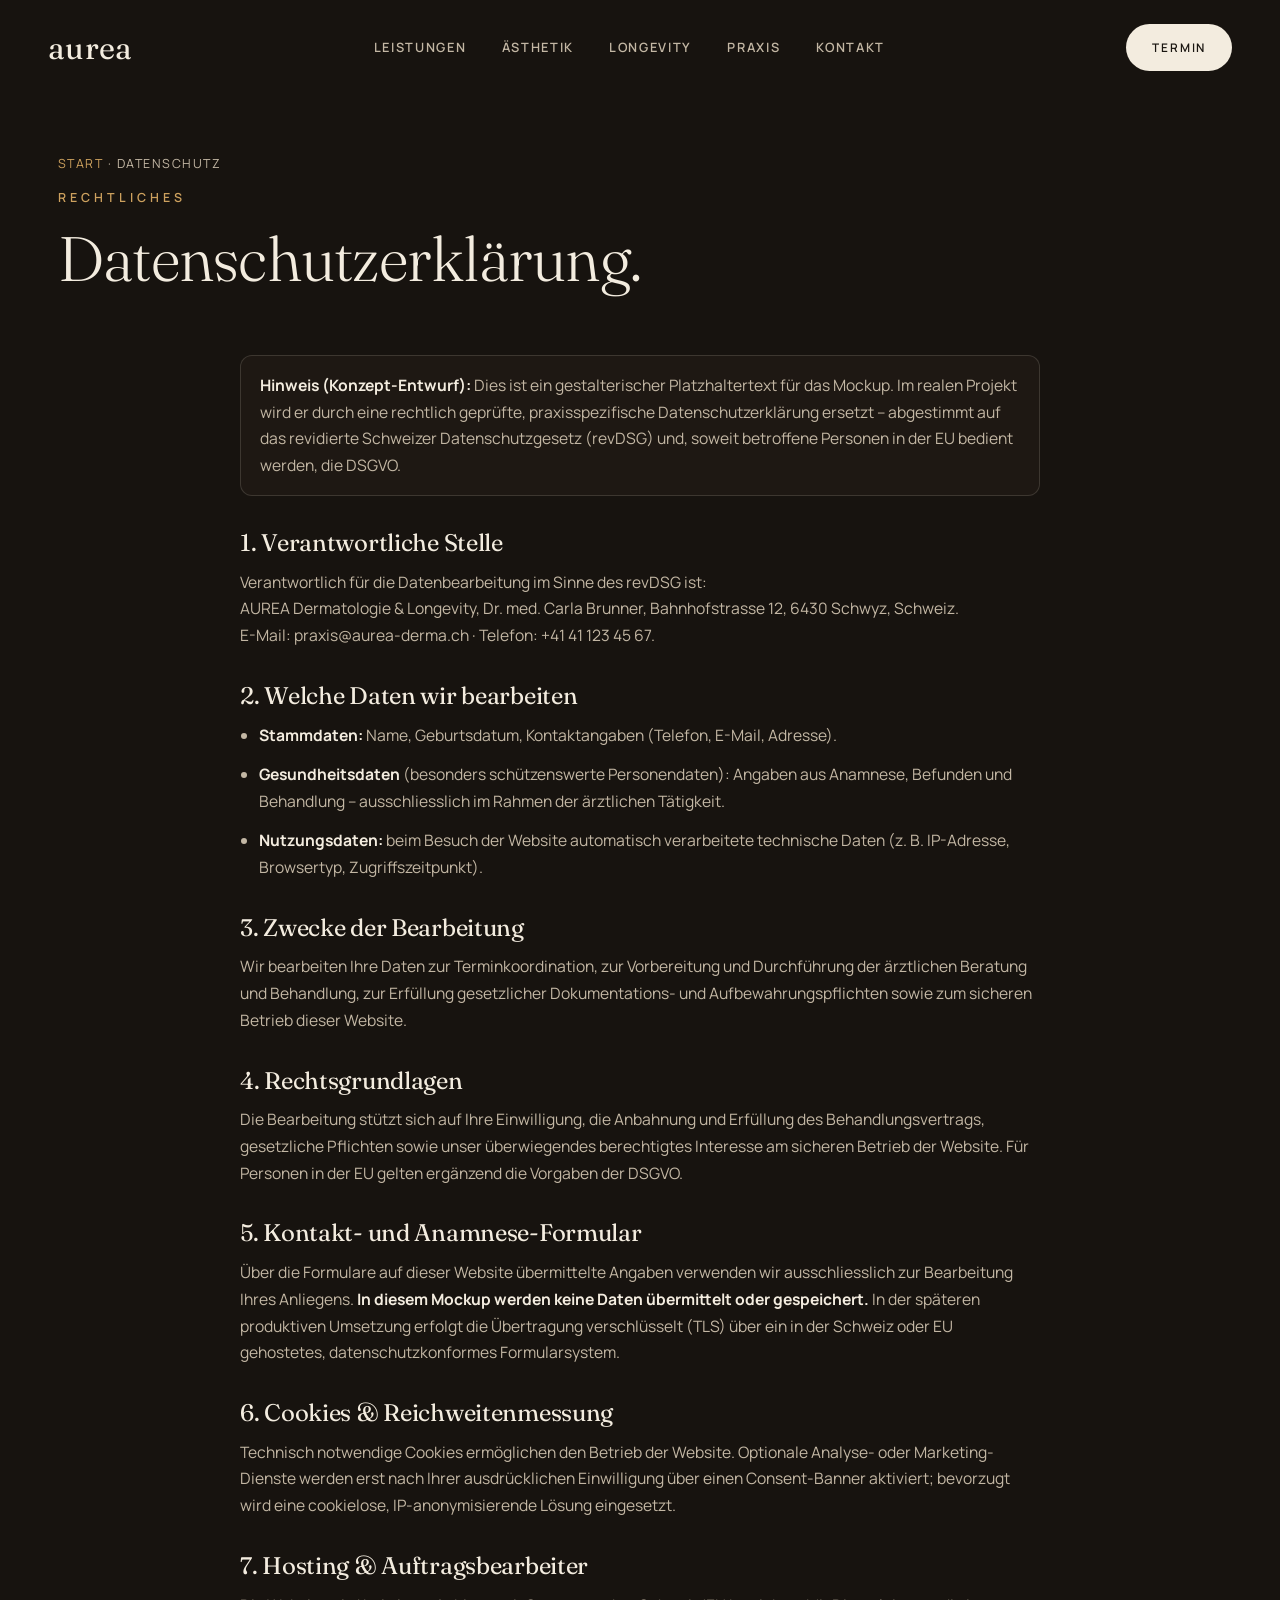
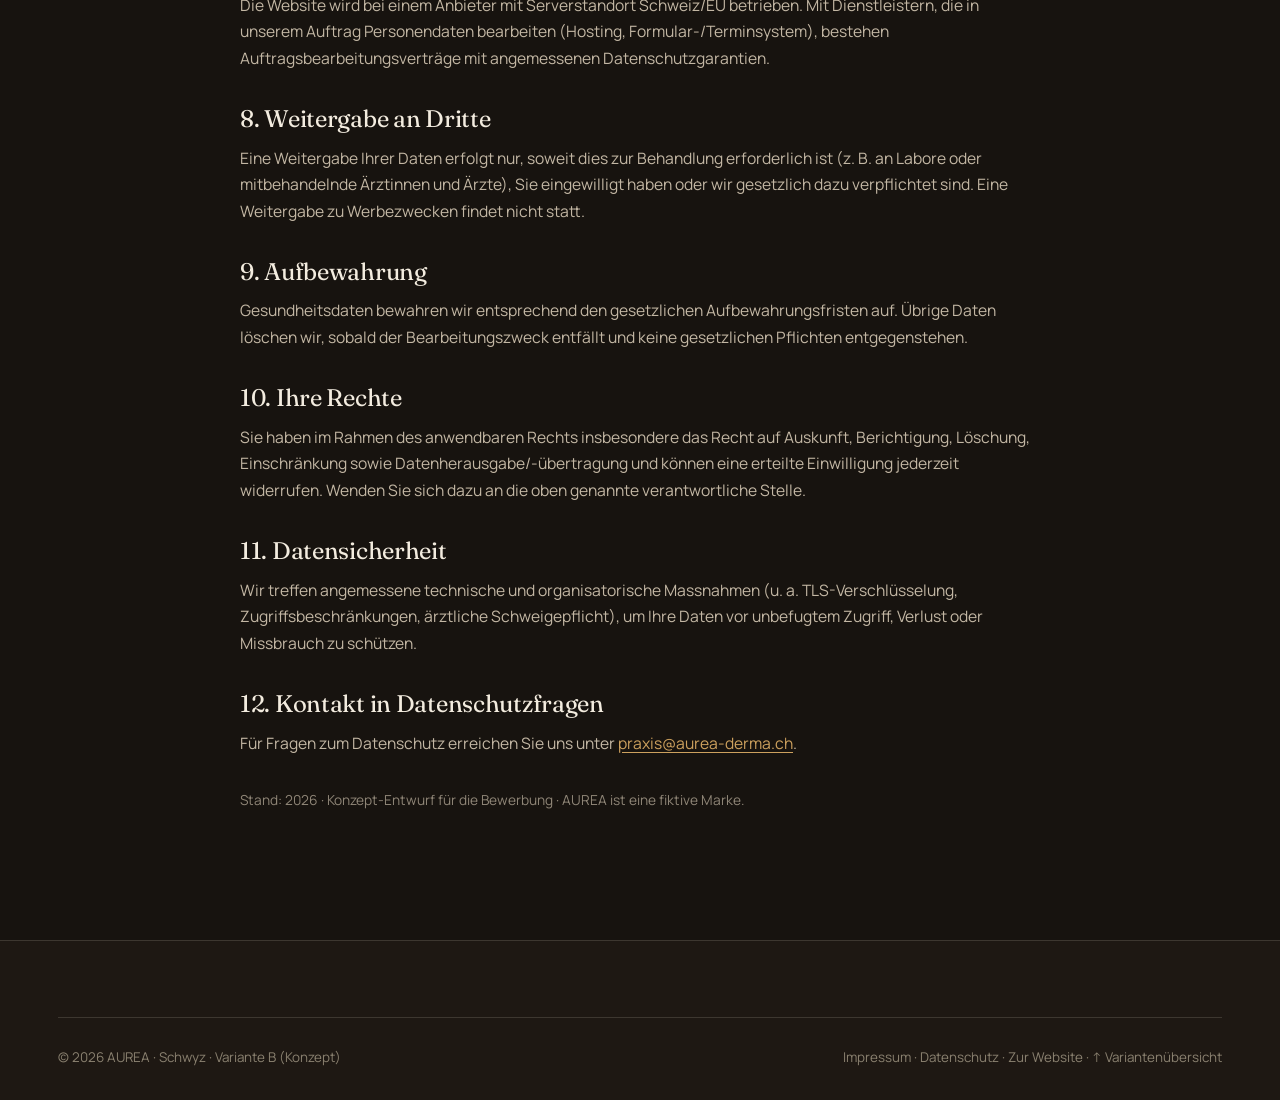
==== datenschutz-b.html @ 07c987ac "AUREA Bewerbungs-Mockup #3014281: Variante A/B, Docs, WP-Umsetzungsplan Premium-Dermatologie-Arbeits" ====
<!DOCTYPE html>
<html lang="de-CH">
<head>
<meta charset="UTF-8">
<script>document.documentElement.classList.add('aurea-js');</script>
<meta name="viewport" content="width=device-width, initial-scale=1.0">
<title>Datenschutzerklärung — AUREA (Variante B) · Schwyz</title>
<meta name="description" content="Datenschutzerklärung der AUREA Dermatologie & Longevity, Schwyz – Konzept-Entwurf (Variante B).">
<meta name="robots" content="noindex">
<link rel="preconnect" href="https://fonts.googleapis.com">
<link rel="preconnect" href="https://fonts.gstatic.com" crossorigin>
<link href="https://fonts.googleapis.com/css2?family=Fraunces:ital,opsz,wght@0,9..144,300;0,9..144,400;0,9..144,500;1,9..144,300;1,9..144,400&family=Manrope:wght@400;500;600;700&display=swap" rel="stylesheet">
<link rel="stylesheet" href="assets/style-b.css">
</head>
<body>

<!-- NAV -->
<header class="b-nav scrolled" id="bnav">
  <a href="variante-b.html" class="b-brand">aurea</a>
  <nav class="b-nav-links" id="bnavlinks">
    <a href="variante-b.html#leistungen">Leistungen</a>
    <a href="variante-b.html#aesthetik">Ästhetik</a>
    <a href="longevity-b.html">Longevity</a>
    <a href="variante-b.html#praxis">Praxis</a>
    <a href="variante-b.html#kontakt">Kontakt</a>
  </nav>
  <div style="display:flex;align-items:center;gap:1rem">
    <a href="variante-b.html#termin" class="b-btn b-btn-cream b-nav-cta">Termin</a>
    <button class="b-nav-toggle" id="bnavToggle" aria-label="Menü"><span></span><span></span><span></span></button>
  </div>
</header>

<section class="b-section b-container" style="padding-top:clamp(7rem,12vw,10rem)">
  <div class="b-head b-reveal">
    <div class="b-breadcrumb"><a href="variante-b.html">Start</a> · Datenschutz</div>
    <span class="b-eyebrow">Rechtliches</span>
    <h2>Datenschutzerklärung.</h2>
  </div>

  <div class="b-legal b-reveal d1">
    <p style="border:1px solid var(--line);border-radius:12px;padding:1rem 1.2rem;background:var(--noir-2)"><strong>Hinweis (Konzept-Entwurf):</strong> Dies ist ein gestalterischer Platzhaltertext für das Mockup. Im realen Projekt wird er durch eine rechtlich geprüfte, praxisspezifische Datenschutzerklärung ersetzt – abgestimmt auf das revidierte Schweizer Datenschutzgesetz (revDSG) und, soweit betroffene Personen in der EU bedient werden, die DSGVO.</p>

    <h2>1. Verantwortliche Stelle</h2>
    <p>Verantwortlich für die Datenbearbeitung im Sinne des revDSG ist:<br>
    AUREA Dermatologie &amp; Longevity, Dr. med. Carla Brunner, Bahnhofstrasse 12, 6430 Schwyz, Schweiz.<br>
    E-Mail: praxis@aurea-derma.ch · Telefon: +41 41 123 45 67.</p>

    <h2>2. Welche Daten wir bearbeiten</h2>
    <ul>
      <li><strong>Stammdaten:</strong> Name, Geburtsdatum, Kontaktangaben (Telefon, E-Mail, Adresse).</li>
      <li><strong>Gesundheitsdaten</strong> (besonders schützenswerte Personendaten): Angaben aus Anamnese, Befunden und Behandlung – ausschliesslich im Rahmen der ärztlichen Tätigkeit.</li>
      <li><strong>Nutzungsdaten:</strong> beim Besuch der Website automatisch verarbeitete technische Daten (z. B. IP-Adresse, Browsertyp, Zugriffszeitpunkt).</li>
    </ul>

    <h2>3. Zwecke der Bearbeitung</h2>
    <p>Wir bearbeiten Ihre Daten zur Terminkoordination, zur Vorbereitung und Durchführung der ärztlichen Beratung und Behandlung, zur Erfüllung gesetzlicher Dokumentations- und Aufbewahrungspflichten sowie zum sicheren Betrieb dieser Website.</p>

    <h2>4. Rechtsgrundlagen</h2>
    <p>Die Bearbeitung stützt sich auf Ihre Einwilligung, die Anbahnung und Erfüllung des Behandlungsvertrags, gesetzliche Pflichten sowie unser überwiegendes berechtigtes Interesse am sicheren Betrieb der Website. Für Personen in der EU gelten ergänzend die Vorgaben der DSGVO.</p>

    <h2>5. Kontakt- und Anamnese-Formular</h2>
    <p>Über die Formulare auf dieser Website übermittelte Angaben verwenden wir ausschliesslich zur Bearbeitung Ihres Anliegens. <strong>In diesem Mockup werden keine Daten übermittelt oder gespeichert.</strong> In der späteren produktiven Umsetzung erfolgt die Übertragung verschlüsselt (TLS) über ein in der Schweiz oder EU gehostetes, datenschutzkonformes Formularsystem.</p>

    <h2>6. Cookies &amp; Reichweitenmessung</h2>
    <p>Technisch notwendige Cookies ermöglichen den Betrieb der Website. Optionale Analyse- oder Marketing-Dienste werden erst nach Ihrer ausdrücklichen Einwilligung über einen Consent-Banner aktiviert; bevorzugt wird eine cookielose, IP-anonymisierende Lösung eingesetzt.</p>

    <h2>7. Hosting &amp; Auftragsbearbeiter</h2>
    <p>Die Website wird bei einem Anbieter mit Serverstandort Schweiz/EU betrieben. Mit Dienstleistern, die in unserem Auftrag Personendaten bearbeiten (Hosting, Formular-/Terminsystem), bestehen Auftragsbearbeitungsverträge mit angemessenen Datenschutzgarantien.</p>

    <h2>8. Weitergabe an Dritte</h2>
    <p>Eine Weitergabe Ihrer Daten erfolgt nur, soweit dies zur Behandlung erforderlich ist (z. B. an Labore oder mitbehandelnde Ärztinnen und Ärzte), Sie eingewilligt haben oder wir gesetzlich dazu verpflichtet sind. Eine Weitergabe zu Werbezwecken findet nicht statt.</p>

    <h2>9. Aufbewahrung</h2>
    <p>Gesundheitsdaten bewahren wir entsprechend den gesetzlichen Aufbewahrungsfristen auf. Übrige Daten löschen wir, sobald der Bearbeitungszweck entfällt und keine gesetzlichen Pflichten entgegenstehen.</p>

    <h2>10. Ihre Rechte</h2>
    <p>Sie haben im Rahmen des anwendbaren Rechts insbesondere das Recht auf Auskunft, Berichtigung, Löschung, Einschränkung sowie Datenherausgabe/-übertragung und können eine erteilte Einwilligung jederzeit widerrufen. Wenden Sie sich dazu an die oben genannte verantwortliche Stelle.</p>

    <h2>11. Datensicherheit</h2>
    <p>Wir treffen angemessene technische und organisatorische Massnahmen (u. a. TLS-Verschlüsselung, Zugriffsbeschränkungen, ärztliche Schweigepflicht), um Ihre Daten vor unbefugtem Zugriff, Verlust oder Missbrauch zu schützen.</p>

    <h2>12. Kontakt in Datenschutzfragen</h2>
    <p>Für Fragen zum Datenschutz erreichen Sie uns unter <a href="mailto:praxis@aurea-derma.ch">praxis@aurea-derma.ch</a>.</p>

    <p style="margin-top:2rem;opacity:0.7;font-size:0.86rem">Stand: 2026 · Konzept-Entwurf für die Bewerbung · AUREA ist eine fiktive Marke.</p>
  </div>
</section>

<!-- FOOTER -->
<footer class="b-footer">
  <div class="b-container">
    <div class="b-foot-bottom" style="border-top:1px solid var(--line);padding-top:1.7rem">
      <span>© 2026 AUREA · Schwyz · Variante B (Konzept)</span>
      <span><a href="impressum-b.html">Impressum</a> · <a href="datenschutz-b.html">Datenschutz</a> · <a href="variante-b.html">Zur Website</a> · <a href="varianten.html">↑ Variantenübersicht</a></span>
    </div>
  </div>
</footer>

<script src="assets/b-app.js"></script>
</body>
</html>
---- assets/style-b.css ----
/* =========================================================================
   AUREA — Variante B  ·  "Noir Editorial"
   Dark, high-contrast, fashion-editorial — inspiriert von skinmed.ch,
   eigenständig umgesetzt. Champagner-Gold als Marken-Faden zu Variante A.
   ========================================================================= */

:root {
  --noir:      #17130F;   /* page background (warm near-black) */
  --noir-2:    #1E1813;   /* surface */
  --noir-3:    #271F18;   /* raised panel */
  --bone:      #F3ECDF;   /* primary text / cream */
  --bone-mut:  #C3B7A4;   /* muted text on dark */
  --gold:      #CDA15E;   /* champagne gold for dark bg */
  --gold-soft: #E6D2AC;
  --light:     #ECE5D9;   /* light (bone) section bg */
  --light-2:   #E3DACB;
  --ink:       #1A1611;   /* text on light sections */
  --ink-mut:   #5E564A;
  --line:      rgba(243,236,223,0.14);
  --line-ink:  rgba(26,22,17,0.14);

  --serif: 'Fraunces', 'Cormorant Garamond', Georgia, serif;
  --sans:  'Manrope', -apple-system, BlinkMacSystemFont, 'Segoe UI', sans-serif;

  --container: 1260px;
  --gut: clamp(1.25rem, 4vw, 3rem);
  --section-y: clamp(4.5rem, 9vw, 9.5rem);
  --ease: cubic-bezier(0.22, 1, 0.36, 1);

  --fs-eyebrow: 0.78rem;
  --fs-display: clamp(3rem, 1.2rem + 7.4vw, 8rem);
  --fs-h2: clamp(2.2rem, 1.2rem + 3.4vw, 4.6rem);
  --fs-h3: clamp(1.4rem, 1.1rem + 1vw, 1.9rem);
  --fs-lead: clamp(1.1rem, 0.95rem + 0.6vw, 1.3rem);
}

*, *::before, *::after { box-sizing: border-box; margin: 0; padding: 0; }
html { scroll-behavior: smooth; }
body { font-family: var(--sans); font-size: 1.05rem; line-height: 1.65; color: var(--bone);
  background: var(--noir); -webkit-font-smoothing: antialiased; overflow-x: hidden; }
img { max-width: 100%; display: block; }
a { color: inherit; text-decoration: none; }
button { font-family: inherit; cursor: pointer; border: none; background: none; }
ul { list-style: none; }
::selection { background: var(--gold); color: var(--noir); }
:focus-visible { outline: 2px solid var(--gold); outline-offset: 3px; border-radius: 3px; }

h1, h2, h3 { font-family: var(--serif); font-weight: 400; line-height: 1.04; letter-spacing: -0.012em; }

.b-container { width: 100%; max-width: var(--container); margin-inline: auto; padding-inline: var(--gut); }
.b-section { padding-block: var(--section-y); }
.b-eyebrow { display: inline-flex; align-items: center; gap: 0.7em; font-size: var(--fs-eyebrow); font-weight: 600;
  letter-spacing: 0.32em; text-transform: uppercase; color: var(--gold); }
.b-eyebrow.c { justify-content: center; }
.b-lead { font-size: var(--fs-lead); color: var(--bone-mut); line-height: 1.6; }

/* Buttons — cream pill (primary), outline (secondary) */
.b-btn { display: inline-flex; align-items: center; justify-content: center; gap: 0.6em;
  font-family: var(--sans); font-weight: 600; font-size: 0.82rem; letter-spacing: 0.16em; text-transform: uppercase;
  padding: 1.15rem 2.2rem; border-radius: 100px; min-height: 44px;
  transition: transform .45s var(--ease), background .35s, color .35s, box-shadow .45s var(--ease); }
.b-btn svg { width: 1.05em; height: 1.05em; }
.b-btn-cream { background: var(--bone); color: var(--ink); }
.b-btn-cream:hover { background: #fff; transform: translateY(-3px); box-shadow: 0 18px 40px -18px rgba(0,0,0,0.6); }
.b-btn-outline { border: 1.5px solid rgba(243,236,223,0.4); color: var(--bone); }
.b-btn-outline:hover { border-color: var(--bone); background: rgba(243,236,223,0.06); transform: translateY(-3px); }
.b-btn-dark { background: var(--ink); color: var(--bone); }
.b-btn-dark:hover { transform: translateY(-3px); box-shadow: 0 18px 40px -18px rgba(0,0,0,0.4); }
.b-btn-ink-outline { border: 1.5px solid var(--line-ink); color: var(--ink); }
.b-btn-ink-outline:hover { border-color: var(--ink); transform: translateY(-3px); }

.b-link { display: inline-flex; align-items: center; gap: 0.5em; font-weight: 600; font-size: 0.8rem;
  letter-spacing: 0.14em; text-transform: uppercase; color: var(--gold); }
.b-link svg { width: 1.1em; transition: transform .35s var(--ease); }
.b-link:hover svg { transform: translateX(5px); }

/* ---------- NAV ---------- */
.b-nav { position: fixed; inset: 0 0 auto 0; z-index: 100; display: flex; align-items: center; justify-content: space-between;
  padding: 1.35rem var(--gut); transition: background .45s var(--ease), padding .45s var(--ease), border-color .45s;
  border-bottom: 1px solid transparent; }
.b-nav.scrolled { background: rgba(23,19,15,0.82); backdrop-filter: blur(14px); padding-block: 0.9rem; border-bottom-color: var(--line); }
.b-brand { font-family: var(--serif); font-size: 1.95rem; font-weight: 400; letter-spacing: 0.01em; color: var(--bone); }
.b-nav-links { display: flex; align-items: center; gap: 2.2rem; }
.b-nav-links a { font-size: 0.8rem; font-weight: 600; letter-spacing: 0.13em; text-transform: uppercase; color: var(--bone-mut); transition: color .3s; }
.b-nav-links a:hover { color: var(--bone); }
.b-nav-cta { padding: 0.85rem 1.6rem; font-size: 0.74rem; }
.b-nav-toggle { display: none; flex-direction: column; justify-content: center; align-items: center; gap: 5px; width: 44px; height: 44px; }
.b-nav-toggle span { width: 26px; height: 2px; background: var(--bone); border-radius: 2px; transition: .35s var(--ease); }

/* ---------- HERO ---------- */
.b-hero { position: relative; min-height: 100svh; display: flex; align-items: center; overflow: hidden; }
.b-hero-bg { position: absolute; inset: 0; z-index: 0; background: var(--noir-2); }
.b-hero-bg img { width: 100%; height: 100%; object-fit: cover; object-position: 70% center; opacity: 0.92; }
.b-hero-bg::after { content: ""; position: absolute; inset: 0; background:
  linear-gradient(90deg, var(--noir) 8%, rgba(23,19,15,0.72) 42%, rgba(23,19,15,0.30) 70%, rgba(23,19,15,0.55) 100%),
  linear-gradient(0deg, var(--noir) 2%, transparent 30%); }
.b-hero-inner { position: relative; z-index: 2; width: 100%; max-width: var(--container); margin-inline: auto; padding-inline: var(--gut); }
.b-hero h1 { font-size: var(--fs-display); max-width: 15ch; margin: 1.4rem 0 1.6rem; color: var(--bone); font-weight: 300; }
.b-hero h1 em { font-style: italic; color: var(--gold-soft); }
.b-hero .b-lead { max-width: 46ch; color: #E8E1D4; }
.b-hero-actions { display: flex; flex-wrap: wrap; gap: 1rem; margin-top: 2.4rem; }
.b-scroll { position: absolute; bottom: 1.6rem; left: 50%; transform: translateX(-50%); z-index: 2;
  font-size: 0.72rem; letter-spacing: 0.3em; text-transform: uppercase; color: var(--bone-mut);
  display: flex; flex-direction: column; align-items: center; gap: 0.6rem;
  transition: opacity .45s var(--ease); pointer-events: none; }
.b-scroll .ln { width: 1px; height: 40px; background: linear-gradient(var(--bone-mut), transparent); }

/* ---------- SECTION HEAD ---------- */
.b-head { max-width: 760px; margin-bottom: clamp(2.5rem, 5vw, 4.5rem); }
.b-head.c { margin-inline: auto; text-align: center; }
.b-head h2 { font-size: var(--fs-h2); margin: 1rem 0; font-weight: 300; hyphens: auto; overflow-wrap: break-word; }
.b-head p { font-size: var(--fs-lead); color: var(--bone-mut); }

/* ---------- SERVICES (editorial list) ---------- */
.b-serv { display: grid; grid-template-columns: 1fr 1fr; gap: 0; border-top: 1px solid var(--line); }
.b-serv-item { position: relative; padding: 2.2rem 2rem; border-bottom: 1px solid var(--line); display: flex; gap: 1.6rem;
  transition: background .4s; }
.b-serv-item:nth-child(odd) { border-right: 1px solid var(--line); }
.b-serv-item:hover { background: var(--noir-2); }
.b-serv-item .no { font-family: var(--serif); font-size: 1.1rem; color: var(--gold); flex: none; padding-top: 0.4rem; }
.b-serv-item h3 { font-size: var(--fs-h3); margin-bottom: 0.5rem; color: var(--bone); font-weight: 400; }
.b-serv-item p { font-size: 0.97rem; color: var(--bone-mut); }
.b-serv-item .b-link { margin-top: 1rem; }
.b-serv-item .stretch { position: absolute; inset: 0; z-index: 1; }

/* ---------- FEATURE (alternating full-bleed) ---------- */
.b-feature { display: grid; grid-template-columns: 1fr 1fr; align-items: stretch; min-height: 80vh; }
.b-feature .media { position: relative; overflow: hidden; min-height: 50vh; }
.b-feature .media img { width: 100%; height: 100%; object-fit: cover; }
.b-feature .txt { display: flex; flex-direction: column; justify-content: center; padding: clamp(2.5rem,6vw,6rem); }
.b-feature.flip .media { order: 2; }
.b-feature .txt h2 { font-size: var(--fs-h2); margin: 1rem 0 1.3rem; font-weight: 300; }
.b-feature .txt p { color: var(--bone-mut); max-width: 46ch; }
.b-feature .txt .b-btn, .b-feature .txt .b-link { margin-top: 2rem; align-self: flex-start; }
.b-feature.on-light { background: var(--light); color: var(--ink); }
.b-feature.on-light .txt h2 { color: var(--ink); }
.b-feature.on-light .txt p { color: var(--ink-mut); }
.b-feature.on-light .b-eyebrow { color: #9A7A3E; }

/* ---------- PULL QUOTE (light section) ---------- */
.b-quote { background: var(--light); color: var(--ink); text-align: center; }
.b-quote .b-container { max-width: 980px; }
.b-quote blockquote { font-family: var(--serif); font-weight: 300; font-size: clamp(1.8rem, 1rem + 3vw, 3.4rem);
  line-height: 1.22; letter-spacing: -0.01em; }
.b-quote blockquote em { font-style: italic; color: #9A7A3E; }
.b-quote .by { margin-top: 2rem; font-size: 0.82rem; font-weight: 600; letter-spacing: 0.18em; text-transform: uppercase; color: var(--ink-mut); }

/* ---------- DOCTOR ---------- */
.b-doctor { display: grid; grid-template-columns: 0.9fr 1.1fr; gap: clamp(2rem,5vw,5rem); align-items: center; }
.b-doctor .media { aspect-ratio: 3/4; overflow: hidden; border-radius: 2px; }
.b-doctor .media img { width: 100%; height: 100%; object-fit: cover; }
.b-doctor h2 { font-size: var(--fs-h2); margin: 1rem 0 1.3rem; font-weight: 300; color: var(--bone); }
.b-doctor .creds { display: grid; gap: 0.7rem; margin: 1.8rem 0; }
.b-doctor .creds li { display: flex; gap: 0.7rem; align-items: flex-start; color: var(--bone-mut); font-size: 0.97rem; }
.b-doctor .creds svg { width: 1.05em; color: var(--gold); flex: none; margin-top: 4px; }

/* ---------- CTA ---------- */
.b-cta { text-align: center; position: relative; overflow: hidden; }
.b-cta h2 { font-size: var(--fs-h2); font-weight: 300; max-width: 16ch; margin: 1rem auto 1.5rem; color: var(--bone); }
.b-cta p { color: var(--bone-mut); max-width: 48ch; margin: 0 auto 2.4rem; font-size: var(--fs-lead); }
.b-cta .glow { position: absolute; width: 60vw; height: 60vw; border-radius: 50%; top: -30%; left: 50%; transform: translateX(-50%);
  background: radial-gradient(circle, rgba(205,161,94,0.18), transparent 62%); z-index: 0; }
.b-cta .b-container { position: relative; z-index: 2; }

/* ---------- FOOTER ---------- */
.b-footer { background: var(--noir-2); border-top: 1px solid var(--line); padding-block: clamp(3.5rem,6vw,5rem) 2rem; }
.b-footer-grid { display: grid; grid-template-columns: 1.6fr 1fr 1.3fr; gap: clamp(2rem,4vw,4rem); padding-bottom: 3rem; border-bottom: 1px solid var(--line); }
.b-footer .b-brand { font-size: 1.7rem; }
.b-footer p { color: var(--bone-mut); font-size: 0.95rem; margin-top: 1rem; max-width: 38ch; }
.b-footer h4 { font-size: 0.74rem; letter-spacing: 0.2em; text-transform: uppercase; color: var(--gold); margin-bottom: 1.1rem; font-weight: 700; }
.b-footer-col a, .b-footer-col li { display: block; font-size: 0.95rem; color: var(--bone-mut); padding: 0.32rem 0; transition: color .3s; }
.b-footer-col a:hover { color: var(--bone); }
.b-cl { display: flex; gap: 0.7rem; align-items: flex-start; font-size: 0.95rem; color: var(--bone-mut); padding: 0.32rem 0; }
.b-cl svg { width: 1.05em; color: var(--gold); flex: none; margin-top: 4px; }
.b-foot-bottom { display: flex; justify-content: space-between; flex-wrap: wrap; gap: 1rem; padding-top: 1.7rem; font-size: 0.84rem; color: #8A8170; }
.b-foot-bottom a { color: #8A8170; }
.b-foot-bottom a:hover { color: var(--bone); }

/* ---------- CONCEPT BAR ---------- */
.b-concept { position: fixed; bottom: 0; left: 0; right: 0; z-index: 200; background: #000; color: var(--bone-mut);
  font-size: 0.8rem; display: flex; align-items: center; justify-content: center; gap: 0.8rem; flex-wrap: wrap; padding: 0.6rem 1rem; text-align: center; }
.b-concept strong { color: var(--gold-soft); }
.b-concept a { color: var(--gold-soft); text-decoration: underline; text-underline-offset: 3px; }
.b-concept button { color: var(--bone-mut); opacity: 0.7; font-size: 1.1rem; line-height: 1; padding: 0.5rem 0.9rem; min-height: 44px; min-width: 44px; }
.b-concept button:hover { opacity: 1; }

/* ---------- REVEAL ---------- */
/* Progressive Enhancement: versteckter Startzustand nur bei aktivem JS (html.aurea-js,
   per Inline-Script im <head> gesetzt). Ohne JS bleibt jeder Inhalt sichtbar. */
.aurea-js .b-reveal { opacity: 0; transform: translateY(30px); transition: opacity .9s var(--ease), transform .9s var(--ease); }
.b-reveal.in { opacity: 1; transform: none; }
.b-reveal.d1 { transition-delay: .1s; } .b-reveal.d2 { transition-delay: .2s; } .b-reveal.d3 { transition-delay: .3s; }
@media (prefers-reduced-motion: reduce) { .b-reveal { opacity: 1; transform: none; } * { scroll-behavior: auto; } }

/* ---------- BEFORE / AFTER SLIDER ---------- */
.b-ba { text-align: center; }
.ba-pills { display: flex; flex-wrap: wrap; justify-content: center; gap: 0.6rem; margin-bottom: 1.6rem; }
.ba-pill { padding: 0.7rem 1.3rem; border-radius: 100px; border: 1.5px solid var(--line); color: var(--bone-mut);
  font-size: 0.82rem; font-weight: 600; letter-spacing: 0.03em; min-height: 44px; transition: all .3s; }
.ba-pill:hover { border-color: var(--gold); color: var(--bone); }
.ba-pill.is-active { background: var(--bone); color: var(--ink); border-color: var(--bone); }
.ba-stage { position: relative; max-width: 760px; margin: 0 auto; aspect-ratio: 4/3; border-radius: 6px; overflow: hidden;
  --pos: 50%; box-shadow: 0 34px 80px -34px rgba(0,0,0,0.75); background: var(--noir-3); }
.ba-stage img { position: absolute; inset: 0; width: 100%; height: 100%; object-fit: cover; display: block; }
.ba-after { z-index: 1; }
.ba-before { z-index: 2; clip-path: inset(0 calc(100% - var(--pos)) 0 0); }
.ba-handle { position: absolute; top: 0; bottom: 0; left: var(--pos); width: 2px; background: var(--bone); z-index: 3;
  transform: translateX(-1px); pointer-events: none; }
.ba-knob { position: absolute; top: 50%; left: 50%; transform: translate(-50%,-50%); width: 46px; height: 46px; border-radius: 50%;
  background: var(--bone); color: var(--ink); display: grid; place-items: center; box-shadow: 0 6px 22px rgba(0,0,0,0.55); }
.ba-knob svg { width: 22px; }
.ba-tag { position: absolute; bottom: 12px; z-index: 3; font-size: 0.66rem; font-weight: 700; letter-spacing: 0.14em;
  text-transform: uppercase; padding: 0.34rem 0.72rem; border-radius: 100px; background: rgba(23,19,15,0.72); color: var(--bone); backdrop-filter: blur(4px); }
.ba-tag-before { left: 12px; } .ba-tag-after { right: 12px; }
.ba-range { position: absolute; inset: 0; width: 100%; height: 100%; margin: 0; background: transparent;
  -webkit-appearance: none; appearance: none; z-index: 4; cursor: ew-resize; }
.ba-range::-webkit-slider-runnable-track { background: transparent; height: 100%; }
.ba-range::-webkit-slider-thumb { -webkit-appearance: none; width: 48px; height: 600px; background: transparent; cursor: ew-resize; }
.ba-range::-moz-range-track { background: transparent; }
.ba-range::-moz-range-thumb { width: 48px; height: 600px; border: 0; background: transparent; cursor: ew-resize; }
.ba-range:focus-visible { outline: 2px solid var(--gold); outline-offset: 3px; }

/* ---------- BOOKING TOOL ---------- */
.bk { max-width: 880px; margin: 0 auto; background: var(--noir-2); border: 1px solid var(--line); border-radius: 18px; overflow: hidden; }
.bk-steps { display: flex; align-items: center; gap: 0.5rem; padding: 1.4rem 1.8rem; border-bottom: 1px solid var(--line); flex-wrap: wrap; }
.bk-steps .s { display: flex; align-items: center; gap: 0.5rem; font-size: 0.72rem; font-weight: 600; letter-spacing: 0.06em;
  text-transform: uppercase; color: var(--bone-mut); }
.bk-steps .s .n { width: 25px; height: 25px; border-radius: 50%; border: 1.5px solid var(--line); display: grid; place-items: center; font-size: 0.72rem; flex: none; }
.bk-steps .s.active { color: var(--bone); } .bk-steps .s.active .n { background: var(--gold); color: var(--ink); border-color: var(--gold); }
.bk-steps .s.done .n { background: var(--bone); color: var(--ink); border-color: var(--bone); }
.bk-sep { flex: 1; height: 1px; background: var(--line); min-width: 8px; }
.bk-body { padding: 2.1rem 1.8rem; }
.bk-step { display: none; animation: bfade .5s var(--ease); }
.bk-step.active { display: block; }
@keyframes bfade { from { opacity: 0; transform: translateY(10px); } to { opacity: 1; transform: none; } }
.bk-step h3 { font-family: var(--serif); font-weight: 400; font-size: 1.5rem; margin-bottom: 0.4rem; color: var(--bone); }
.bk-step .hint { color: var(--bone-mut); font-size: 0.92rem; margin-bottom: 1.5rem; }
.bk-pillrow { display: flex; flex-wrap: wrap; gap: 0.7rem; }
.bk-pill { padding: 0.95rem 1.5rem; border-radius: 100px; border: 1.5px solid var(--line); color: var(--bone); background: var(--noir-3);
  font-size: 0.92rem; font-weight: 600; min-height: 44px; transition: all .3s; }
.bk-pill:hover { border-color: var(--gold); }
.bk-pill.sel { background: var(--gold); color: var(--ink); border-color: var(--gold); }
.bk-cal-head { display: flex; align-items: center; justify-content: space-between; gap: 1rem; margin-bottom: 1.3rem; }
.bk-cal-head .kw { font-weight: 600; color: var(--bone); font-size: 0.98rem; }
.bk-navbtn { width: 44px; height: 44px; border-radius: 50%; border: 1.5px solid var(--line); color: var(--bone); display: grid; place-items: center; transition: all .3s; flex: none; }
.bk-navbtn:hover:not(:disabled) { border-color: var(--gold); color: var(--gold); }
.bk-navbtn:disabled { opacity: 0.3; cursor: not-allowed; }
.bk-navbtn svg { width: 18px; }
.bk-week { display: grid; grid-template-columns: repeat(6, 1fr); gap: 0.55rem; }
.bk-day { background: var(--noir-3); border: 1px solid var(--line); border-radius: 10px; padding: 0.85rem 0.5rem; min-height: 158px; text-align: center; }
.bk-day.past { opacity: 0.45; }
.bk-day.booked { opacity: 0.5; }
.bk-day.booked .dom { color: var(--bone-mut); }
.bk-day .dow { font-size: 0.68rem; font-weight: 700; letter-spacing: 0.1em; text-transform: uppercase; color: var(--bone-mut); }
.bk-day .dom { font-family: var(--serif); font-size: 1.3rem; color: var(--bone); margin: 0.15rem 0 0.7rem; }
.bk-slot { display: block; width: 100%; padding: 0.5rem 0.2rem; margin-bottom: 0.4rem; border-radius: 7px; border: 1px solid var(--line);
  background: transparent; color: var(--bone); font-size: 0.8rem; font-weight: 600; transition: all .25s; min-height: 44px; cursor: pointer; }
.bk-slot:hover { background: var(--gold); color: var(--ink); border-color: var(--gold); }
.bk-slot.sel { background: var(--gold); color: var(--ink); border-color: var(--gold); }
.bk-none { font-size: 1.2rem; line-height: 1; color: var(--bone-mut); padding-top: 1rem; opacity: 0.55; }
.bk-empty { text-align: center; padding: 2.4rem 1rem 0.6rem; }
.bk-empty .ic { width: 52px; height: 52px; border-radius: 50%; border: 1.5px solid var(--line); color: var(--gold); display: grid; place-items: center; margin: 0 auto 1.2rem; }
.bk-empty h4 { font-family: var(--serif); font-weight: 400; font-size: 1.3rem; color: var(--bone); margin-bottom: 0.5rem; }
.bk-empty p { color: var(--bone-mut); margin-bottom: 1.4rem; }
.bk-nav { display: flex; justify-content: space-between; gap: 1rem; padding: 1.4rem 1.8rem; border-top: 1px solid var(--line); }
.bk-summary { display: grid; gap: 0; margin-bottom: 1.6rem; }
.bk-summary .row { display: flex; justify-content: space-between; gap: 1rem; padding: 0.85rem 0; border-bottom: 1px solid var(--line); font-size: 0.95rem; }
.bk-summary .row .k { color: var(--bone-mut); } .bk-summary .row .v { color: var(--bone); font-weight: 600; text-align: right; }
.bk-done { text-align: center; padding: 1rem; }
.bk-done .chk { width: 64px; height: 64px; border-radius: 50%; background: var(--gold); color: var(--ink); display: grid; place-items: center; margin: 0 auto 1.4rem; }
.bk-done .chk svg { width: 30px; }
.bk-done p { color: var(--bone-mut); max-width: 44ch; margin: 0 auto; }

/* ---------- SERVICE MODAL ---------- */
.bmodal { position: fixed; inset: 0; z-index: 300; display: none; align-items: center; justify-content: center; padding: 1.2rem; }
.bmodal.open { display: flex; }
.bmodal-backdrop { position: absolute; inset: 0; background: rgba(8,6,4,0.74); backdrop-filter: blur(6px); }
.bmodal-panel { position: relative; z-index: 1; width: 100%; max-width: 560px; max-height: 88vh; overflow: auto;
  background: var(--noir-2); border: 1px solid var(--line); border-radius: 18px; padding: clamp(1.8rem, 4vw, 2.7rem);
  box-shadow: 0 50px 120px -30px rgba(0,0,0,0.85); animation: bpop .4s var(--ease); }
@keyframes bpop { from { opacity: 0; transform: translateY(18px) scale(.985); } to { opacity: 1; transform: none; } }
.bmodal-x { position: absolute; top: 0.7rem; right: 0.7rem; width: 44px; height: 44px; border-radius: 50%;
  color: var(--bone-mut); font-size: 1.5rem; line-height: 1; transition: color .3s, background .3s; }
.bmodal-x:hover { color: var(--bone); background: var(--noir-3); }
.bmodal-panel h3 { font-family: var(--serif); font-weight: 400; font-size: clamp(1.6rem, 1.2rem + 1.6vw, 2.2rem); margin: 0.7rem 0 1rem; color: var(--bone); }
.bmodal-panel .b-lead { font-size: 1.02rem; }
.bmodal-list { display: grid; gap: 0.7rem; margin: 1.5rem 0; }
.bmodal-list li { display: flex; gap: 0.7rem; align-items: flex-start; color: var(--bone-mut); font-size: 0.97rem; }
.bmodal-list svg { width: 1.05em; color: var(--gold); flex: none; margin-top: 4px; }
.bmodal-note { font-size: 0.86rem; color: var(--bone-mut); opacity: 0.82; border-top: 1px solid var(--line); padding-top: 1.2rem; }
.bmodal-actions { display: flex; flex-wrap: wrap; gap: 0.8rem; margin-top: 1.7rem; }

/* ---------- RESPONSIVE ---------- */
@media (max-width: 900px) {
  .b-nav-links { display: none; }
  .b-nav-cta { display: none; }
  .b-nav-toggle { display: flex; }
  .b-nav.open .b-nav-links { display: flex; flex-direction: column; position: fixed; inset: 0; background: var(--noir);
    align-items: center; justify-content: center; gap: 2.2rem; font-size: 1.1rem; z-index: 99; }
  .b-nav.open .b-nav-toggle span:nth-child(1) { transform: translateY(7px) rotate(45deg); }
  .b-nav.open .b-nav-toggle span:nth-child(2) { opacity: 0; }
  .b-nav.open .b-nav-toggle span:nth-child(3) { transform: translateY(-7px) rotate(-45deg); }
  .b-hero { align-items: flex-end; padding-bottom: clamp(3rem,10vw,5rem); padding-top: calc(5rem + env(safe-area-inset-top,0px)); }
  .b-hero-bg img { object-position: 60% center; }
  .b-hero-bg::after { background: linear-gradient(0deg, var(--noir) 6%, rgba(23,19,15,0.55) 46%, rgba(23,19,15,0.5) 100%); }
  .b-serv { grid-template-columns: 1fr; }
  .b-serv-item:nth-child(odd) { border-right: none; }
  .b-feature, .b-feature.flip { grid-template-columns: 1fr; }
  .b-feature .media { order: -1 !important; min-height: 56vw; }
  .b-feature.flip .media { order: -1; }
  .b-doctor { grid-template-columns: 1fr; gap: 2.5rem; }
  .b-doctor .media { max-width: 420px; }
  .b-footer-grid { grid-template-columns: 1fr 1fr; }
  .b-footer-grid > :first-child { grid-column: 1 / -1; }
}
@media (max-width: 560px) {
  .b-footer-grid { grid-template-columns: 1fr; gap: 2rem; }
  .b-hero-actions .b-btn { flex: 1; }
}
@media (max-width: 760px) {
  .bk-week { grid-template-columns: repeat(3, 1fr); }
  .bk-steps .lbl { display: none; }
  .bk-steps { justify-content: center; }
}
@media (max-width: 480px) {
  .bk-week { grid-template-columns: repeat(2, 1fr); }
  .bk-day { min-height: 130px; }
}

/* =========================================================================
   LONGEVITY-ANAMNESE (B) + RECHTLICHES — geteilte Noir-Editorial-Komponenten
   ========================================================================= */

/* ---- Sub-Hero (kürzer als Full-Hero) ---- */
.b-subhero { position: relative; min-height: 74svh; display: flex; align-items: flex-end; overflow: hidden;
  padding-bottom: clamp(2.5rem, 6vw, 5rem); padding-top: 7rem; }
.b-subhero-bg { position: absolute; inset: 0; z-index: 0; background: var(--noir-2); }
.b-subhero-bg img { width: 100%; height: 100%; object-fit: cover; object-position: 62% 28%; opacity: 0.9; }
.b-subhero-bg::after { content: ""; position: absolute; inset: 0; background:
  linear-gradient(90deg, var(--noir) 6%, rgba(23,19,15,0.74) 46%, rgba(23,19,15,0.34) 80%, rgba(23,19,15,0.5) 100%),
  linear-gradient(0deg, var(--noir) 2%, transparent 38%); }
.b-subhero-inner { position: relative; z-index: 2; width: 100%; max-width: var(--container);
  margin-inline: auto; padding-inline: var(--gut); }
.b-subhero h1 { font-size: clamp(2.6rem, 1.4rem + 5vw, 5.4rem); font-weight: 300; color: var(--bone);
  max-width: 19ch; margin: 1.1rem 0 1.3rem; line-height: 1.04; }
.b-subhero h1 em { font-style: italic; color: var(--gold-soft); }
.b-subhero .b-lead { max-width: 56ch; color: #E8E1D4; }
.b-subhero .b-hero-actions { margin-top: 2rem; }
.b-breadcrumb { font-size: 0.78rem; letter-spacing: 0.12em; text-transform: uppercase; color: var(--bone-mut); margin-bottom: 0.5rem; }
.b-breadcrumb a { color: var(--gold); }
.b-breadcrumb a:hover { color: var(--gold-soft); }

/* ---- Band-Hintergrund zur Rhythmisierung ---- */
.b-band { background: var(--noir-2); }

/* ---- Pillars (Vier Perspektiven) ---- */
.b-pillars { display: grid; grid-template-columns: repeat(4, 1fr); gap: 1px; background: var(--line);
  border: 1px solid var(--line); border-radius: 14px; overflow: hidden; }
.b-pillar { background: var(--noir); padding: 2.2rem 1.7rem; }
.b-band .b-pillar { background: var(--noir-2); }
.b-pillar .ic { width: 50px; height: 50px; border-radius: 12px; border: 1px solid var(--line);
  display: grid; place-items: center; color: var(--gold); margin-bottom: 1.3rem; }
.b-pillar .ic svg { width: 24px; }
.b-pillar h3 { font-size: 1.18rem; font-weight: 400; color: var(--bone); margin-bottom: 0.6rem; }
.b-pillar p { font-size: 0.93rem; color: var(--bone-mut); }

/* ---- Process (nummerierte Schritte) ---- */
.b-process { display: grid; gap: 0; max-width: 880px; margin-inline: auto; border-top: 1px solid var(--line); }
.b-step-row { display: grid; grid-template-columns: auto 1fr; gap: 1.7rem; padding: 1.9rem 0; border-bottom: 1px solid var(--line); }
.b-step-row .mn { font-family: var(--serif); font-size: 1.5rem; color: var(--gold); line-height: 1.1; }
.b-step-row h3 { font-size: 1.3rem; font-weight: 400; color: var(--bone); margin-bottom: 0.4rem; }
.b-step-row p { color: var(--bone-mut); font-size: 0.97rem; max-width: 62ch; }

/* ---- Measures grid (Was wir erfassen) ---- */
.b-measures { display: grid; grid-template-columns: repeat(3, 1fr); gap: 1px; background: var(--line);
  border: 1px solid var(--line); border-radius: 14px; overflow: hidden; }
.b-measure-c { background: var(--noir); padding: 1.9rem 1.6rem; }
.b-band .b-measure-c { background: var(--noir-2); }
.b-measure-c h3 { font-size: 1.08rem; font-weight: 400; color: var(--bone); margin-bottom: 0.5rem;
  display: flex; align-items: center; gap: 0.6rem; }
.b-measure-c h3::before { content: ""; width: 7px; height: 7px; border-radius: 50%; background: var(--gold); flex: none; }
.b-measure-c p { font-size: 0.92rem; color: var(--bone-mut); }

/* ---- Multi-Step Formular ---- */
.b-form { max-width: 820px; margin: 0 auto; background: var(--noir-2); border: 1px solid var(--line);
  border-radius: 18px; overflow: hidden; }
.b-form-head { padding: 1.8rem 2rem 1.5rem; border-bottom: 1px solid var(--line); }
.b-form-head h3 { font-family: var(--serif); font-weight: 400; font-size: 1.45rem; color: var(--bone); }
.b-form-head p { color: var(--bone-mut); font-size: 0.92rem; margin-top: 0.3rem; }
.b-progress { display: flex; gap: 0.5rem; margin-top: 1.1rem; }
.b-progress .dot { flex: 1; height: 4px; border-radius: 100px; background: var(--noir-3); transition: background .4s var(--ease); }
.b-progress .dot.active { background: var(--gold); }
.b-form-body { padding: 2rem; }
.b-fstep { display: none; animation: bfade .5s var(--ease); }
.b-fstep.active { display: block; }
.b-fstep .step-label { font-size: 0.72rem; letter-spacing: 0.2em; text-transform: uppercase; color: var(--gold); margin-bottom: 0.5rem; }
.b-fstep h4 { font-family: var(--serif); font-weight: 400; font-size: 1.45rem; color: var(--bone); margin-bottom: 1.4rem; }
.b-field { margin-bottom: 1.2rem; }
.b-field-row { display: grid; grid-template-columns: 1fr 1fr; gap: 1rem; }
.b-field > label { display: block; font-size: 0.85rem; font-weight: 600; color: var(--bone); margin-bottom: 0.5rem; }
.b-field input, .b-field select, .b-field textarea {
  width: 100%; font-family: var(--sans); font-size: 0.97rem; color: var(--bone); background: var(--noir-3);
  border: 1px solid var(--line); border-radius: 10px; padding: 0.85rem 1rem; min-height: 48px; transition: border-color .3s; }
.b-field textarea { min-height: 104px; resize: vertical; line-height: 1.5; }
.b-field input::placeholder, .b-field textarea::placeholder { color: var(--bone-mut); opacity: 0.65; }
.b-field input:focus, .b-field select:focus, .b-field textarea:focus { outline: none; border-color: var(--gold); }
.b-field select { appearance: none; -webkit-appearance: none; cursor: pointer; padding-right: 2.6rem;
  background-image: url("data:image/svg+xml,%3Csvg xmlns='http://www.w3.org/2000/svg' width='14' height='14' viewBox='0 0 24 24' fill='none' stroke='%23CDA15E' stroke-width='2' stroke-linecap='round' stroke-linejoin='round'%3E%3Cpath d='m6 9 6 6 6-6'/%3E%3C/svg%3E");
  background-repeat: no-repeat; background-position: right 1rem center; }
.b-choices { display: grid; gap: 0.6rem; grid-template-columns: 1fr 1fr; }
.b-choice { display: flex; align-items: center; gap: 0.7rem; padding: 0.8rem 1rem; min-height: 48px;
  background: var(--noir-3); border: 1px solid var(--line); border-radius: 10px; font-size: 0.92rem; color: var(--bone); cursor: pointer; transition: border-color .3s; }
.b-choice:hover { border-color: var(--gold); }
.b-choice input { accent-color: var(--gold); width: 18px; height: 18px; flex: none; }
.b-consent { display: flex; gap: 0.7rem; align-items: flex-start; padding: 0.9rem 0; font-size: 0.9rem; color: var(--bone-mut); cursor: pointer; }
.b-consent input { accent-color: var(--gold); width: 18px; height: 18px; flex: none; margin-top: 3px; }
.b-form-nav { display: flex; justify-content: space-between; gap: 1rem; padding: 1.5rem 2rem; border-top: 1px solid var(--line); }
.b-form-done { text-align: center; padding: 1.5rem 1rem; }
.b-form-done .chk { width: 64px; height: 64px; border-radius: 50%; background: var(--gold); color: var(--ink); display: grid; place-items: center; margin: 0 auto 1.4rem; }
.b-form-done .chk svg { width: 30px; }
.b-form-done h4 { font-family: var(--serif); font-weight: 400; font-size: 1.5rem; color: var(--bone); margin-bottom: 0.7rem; }
.b-form-done p { color: var(--bone-mut); max-width: 46ch; margin: 0 auto; }

/* ---- FAQ ---- */
.b-faq { max-width: 820px; margin: 0 auto; border-top: 1px solid var(--line); }
.b-faq-item { border-bottom: 1px solid var(--line); }
.b-faq-q { width: 100%; display: flex; align-items: center; justify-content: space-between; gap: 1rem; text-align: left;
  padding: 1.5rem 0.2rem; font-family: var(--sans); font-size: 1.05rem; font-weight: 600; color: var(--bone); min-height: 44px; }
.b-faq-q:hover { color: var(--gold-soft); }
.b-faq-q .pm { position: relative; width: 16px; height: 16px; flex: none; }
.b-faq-q .pm::before, .b-faq-q .pm::after { content: ""; position: absolute; background: var(--gold); transition: transform .35s var(--ease); }
.b-faq-q .pm::before { top: 7px; left: 0; width: 16px; height: 2px; }
.b-faq-q .pm::after { left: 7px; top: 0; width: 2px; height: 16px; }
.b-faq-item.open .pm::after { transform: scaleY(0); }
.b-faq-a { max-height: 0; overflow: hidden; transition: max-height .45s var(--ease); }
.b-faq-a p { color: var(--bone-mut); font-size: 0.97rem; padding: 0 0.2rem 1.5rem; max-width: 66ch; }

/* ---- Rechtstexte (Legal prose) ---- */
.b-legal { max-width: 800px; margin: 0 auto; overflow-wrap: anywhere; hyphens: auto; }
.b-legal h2 { font-size: 1.5rem; font-weight: 400; color: var(--bone); margin: 2.2rem 0 0.8rem; }
.b-legal h2:first-child { margin-top: 0; }
.b-legal p, .b-legal li { color: var(--bone-mut); font-size: 0.98rem; margin-bottom: 0.8rem; line-height: 1.7; }
.b-legal ul { padding-left: 1.2rem; list-style: disc; margin-bottom: 1rem; }
.b-legal a { color: var(--gold); text-decoration: underline; text-underline-offset: 3px; }
.b-legal strong { color: var(--bone); }

/* ---- Responsive ---- */
@media (max-width: 900px) {
  .b-pillars { grid-template-columns: repeat(2, 1fr); }
  .b-measures { grid-template-columns: 1fr 1fr; }
}
@media (max-width: 600px) {
  .b-pillars, .b-measures { grid-template-columns: 1fr; }
  .b-field-row { grid-template-columns: 1fr; }
  .b-choices { grid-template-columns: 1fr; }
  .b-step-row { grid-template-columns: 1fr; gap: 0.5rem; }
  .b-form-body, .b-form-head, .b-form-nav { padding-inline: 1.3rem; }
}
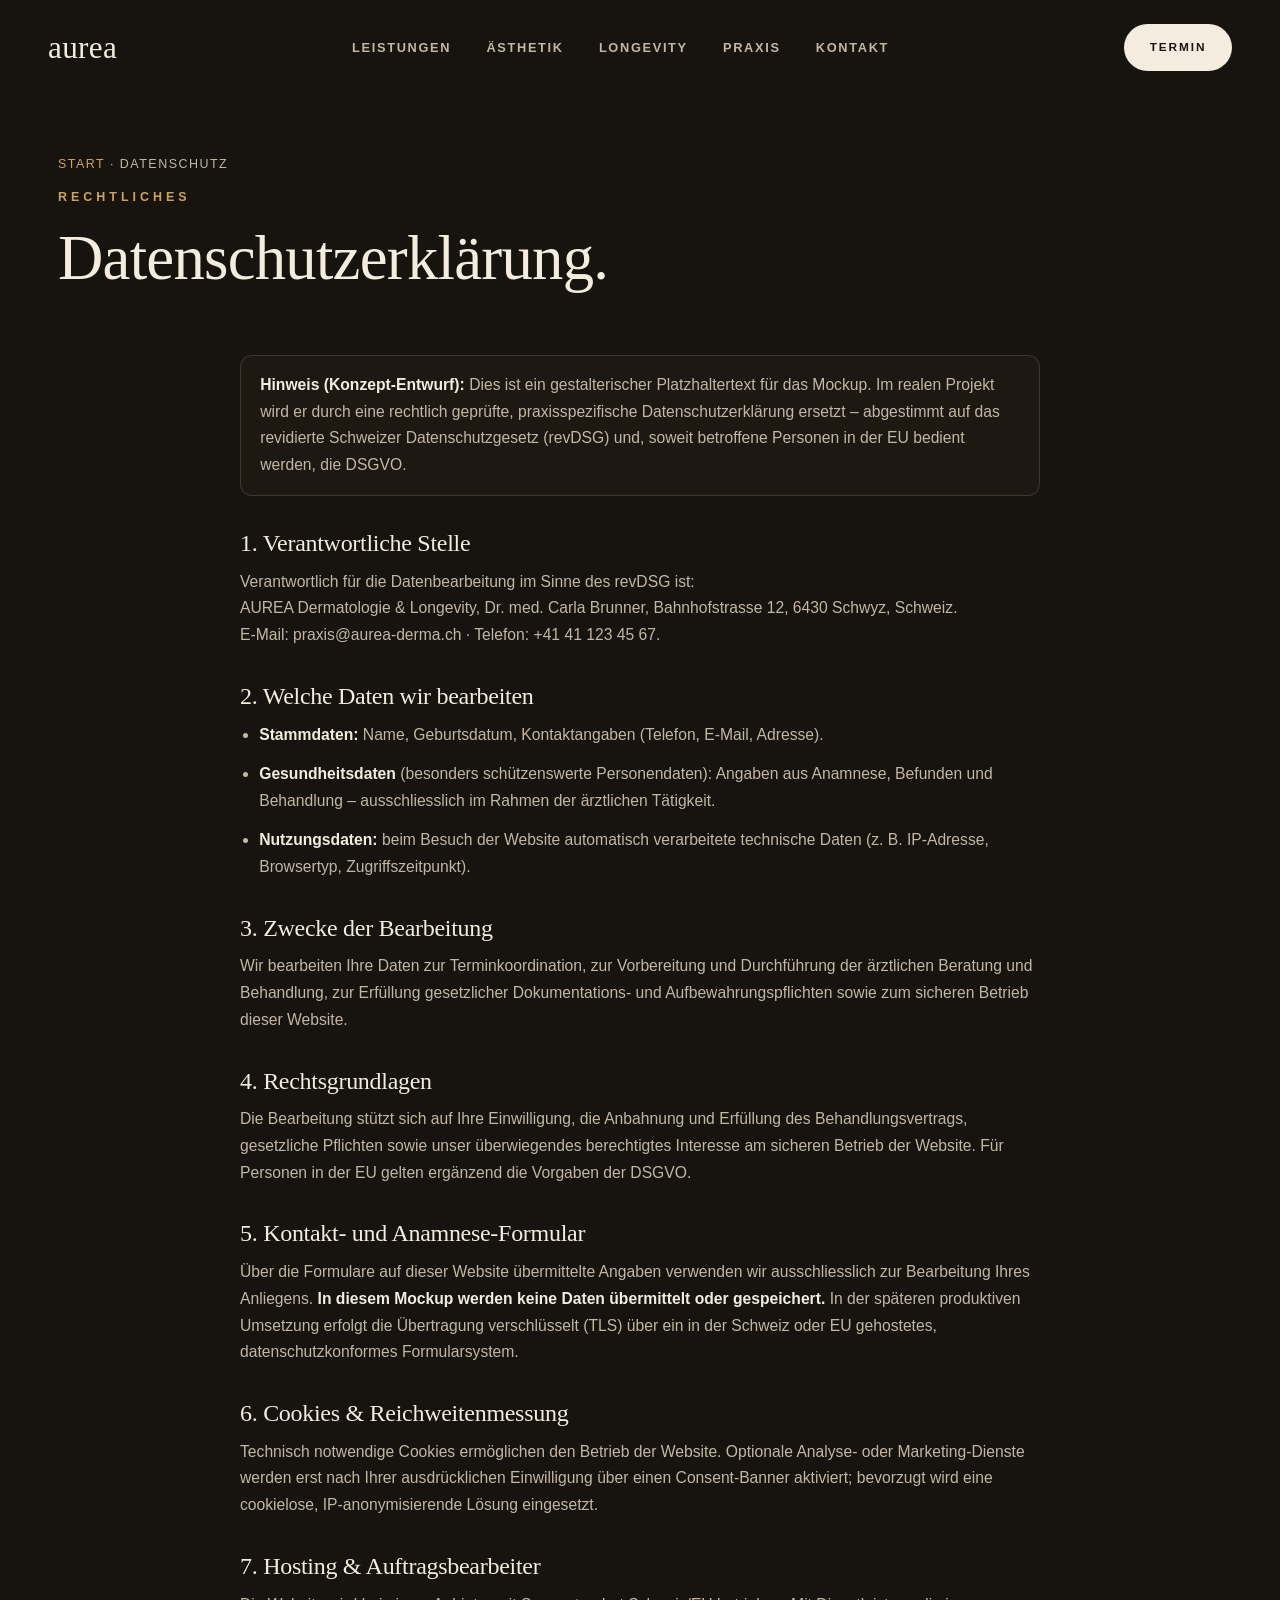
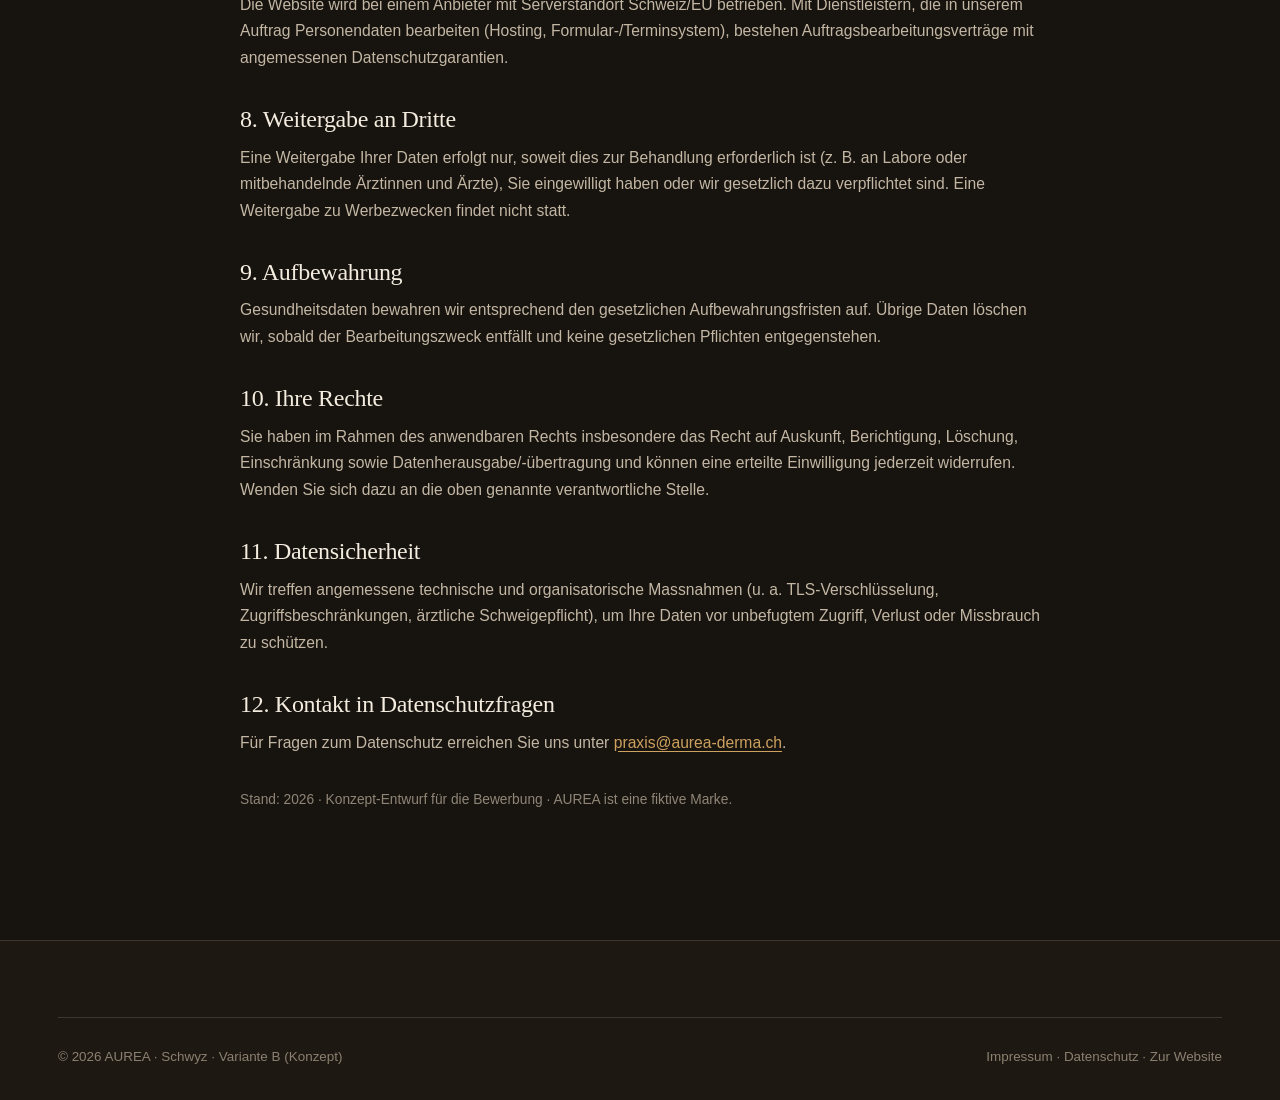
==== commit 90619e9f: "Mockup B-only: Variante A + Auswahlseite entfernt, index.html = Noir Konzept-Vergleich/Einladungssei" ====
--- a/datenschutz-b.html
+++ b/datenschutz-b.html
@@ -7,32 +7,31 @@
 <title>Datenschutzerklärung — AUREA (Variante B) · Schwyz</title>
 <meta name="description" content="Datenschutzerklärung der AUREA Dermatologie & Longevity, Schwyz – Konzept-Entwurf (Variante B).">
 <meta name="robots" content="noindex">
-<link rel="preconnect" href="https://fonts.googleapis.com">
-<link rel="preconnect" href="https://fonts.gstatic.com" crossorigin>
-<link href="https://fonts.googleapis.com/css2?family=Fraunces:ital,opsz,wght@0,9..144,300;0,9..144,400;0,9..144,500;1,9..144,300;1,9..144,400&family=Manrope:wght@400;500;600;700&display=swap" rel="stylesheet">
+  <link rel="preload" href="assets/fonts/fraunces-standard-normal.woff2" as="font" type="font/woff2" crossorigin>
+  <link rel="preload" href="assets/fonts/manrope-wght-normal.woff2" as="font" type="font/woff2" crossorigin>
 <link rel="stylesheet" href="assets/style-b.css">
 </head>
 <body>
 
 <!-- NAV -->
 <header class="b-nav scrolled" id="bnav">
-  <a href="variante-b.html" class="b-brand">aurea</a>
+  <a href="index.html" class="b-brand">aurea</a>
   <nav class="b-nav-links" id="bnavlinks">
-    <a href="variante-b.html#leistungen">Leistungen</a>
-    <a href="variante-b.html#aesthetik">Ästhetik</a>
+    <a href="index.html#leistungen">Leistungen</a>
+    <a href="index.html#aesthetik">Ästhetik</a>
     <a href="longevity-b.html">Longevity</a>
-    <a href="variante-b.html#praxis">Praxis</a>
-    <a href="variante-b.html#kontakt">Kontakt</a>
+    <a href="index.html#praxis">Praxis</a>
+    <a href="index.html#kontakt">Kontakt</a>
   </nav>
   <div style="display:flex;align-items:center;gap:1rem">
-    <a href="variante-b.html#termin" class="b-btn b-btn-cream b-nav-cta">Termin</a>
+    <a href="index.html#termin" class="b-btn b-btn-cream b-nav-cta">Termin</a>
     <button class="b-nav-toggle" id="bnavToggle" aria-label="Menü"><span></span><span></span><span></span></button>
   </div>
 </header>
 
 <section class="b-section b-container" style="padding-top:clamp(7rem,12vw,10rem)">
   <div class="b-head b-reveal">
-    <div class="b-breadcrumb"><a href="variante-b.html">Start</a> · Datenschutz</div>
+    <div class="b-breadcrumb"><a href="index.html">Start</a> · Datenschutz</div>
     <span class="b-eyebrow">Rechtliches</span>
     <h2>Datenschutzerklärung.</h2>
   </div>
@@ -91,7 +90,7 @@
   <div class="b-container">
     <div class="b-foot-bottom" style="border-top:1px solid var(--line);padding-top:1.7rem">
       <span>© 2026 AUREA · Schwyz · Variante B (Konzept)</span>
-      <span><a href="impressum-b.html">Impressum</a> · <a href="datenschutz-b.html">Datenschutz</a> · <a href="variante-b.html">Zur Website</a> · <a href="varianten.html">↑ Variantenübersicht</a></span>
+      <span><a href="impressum-b.html">Impressum</a> · <a href="datenschutz-b.html">Datenschutz</a> · <a href="index.html">Zur Website</a></span>
     </div>
   </div>
 </footer>
